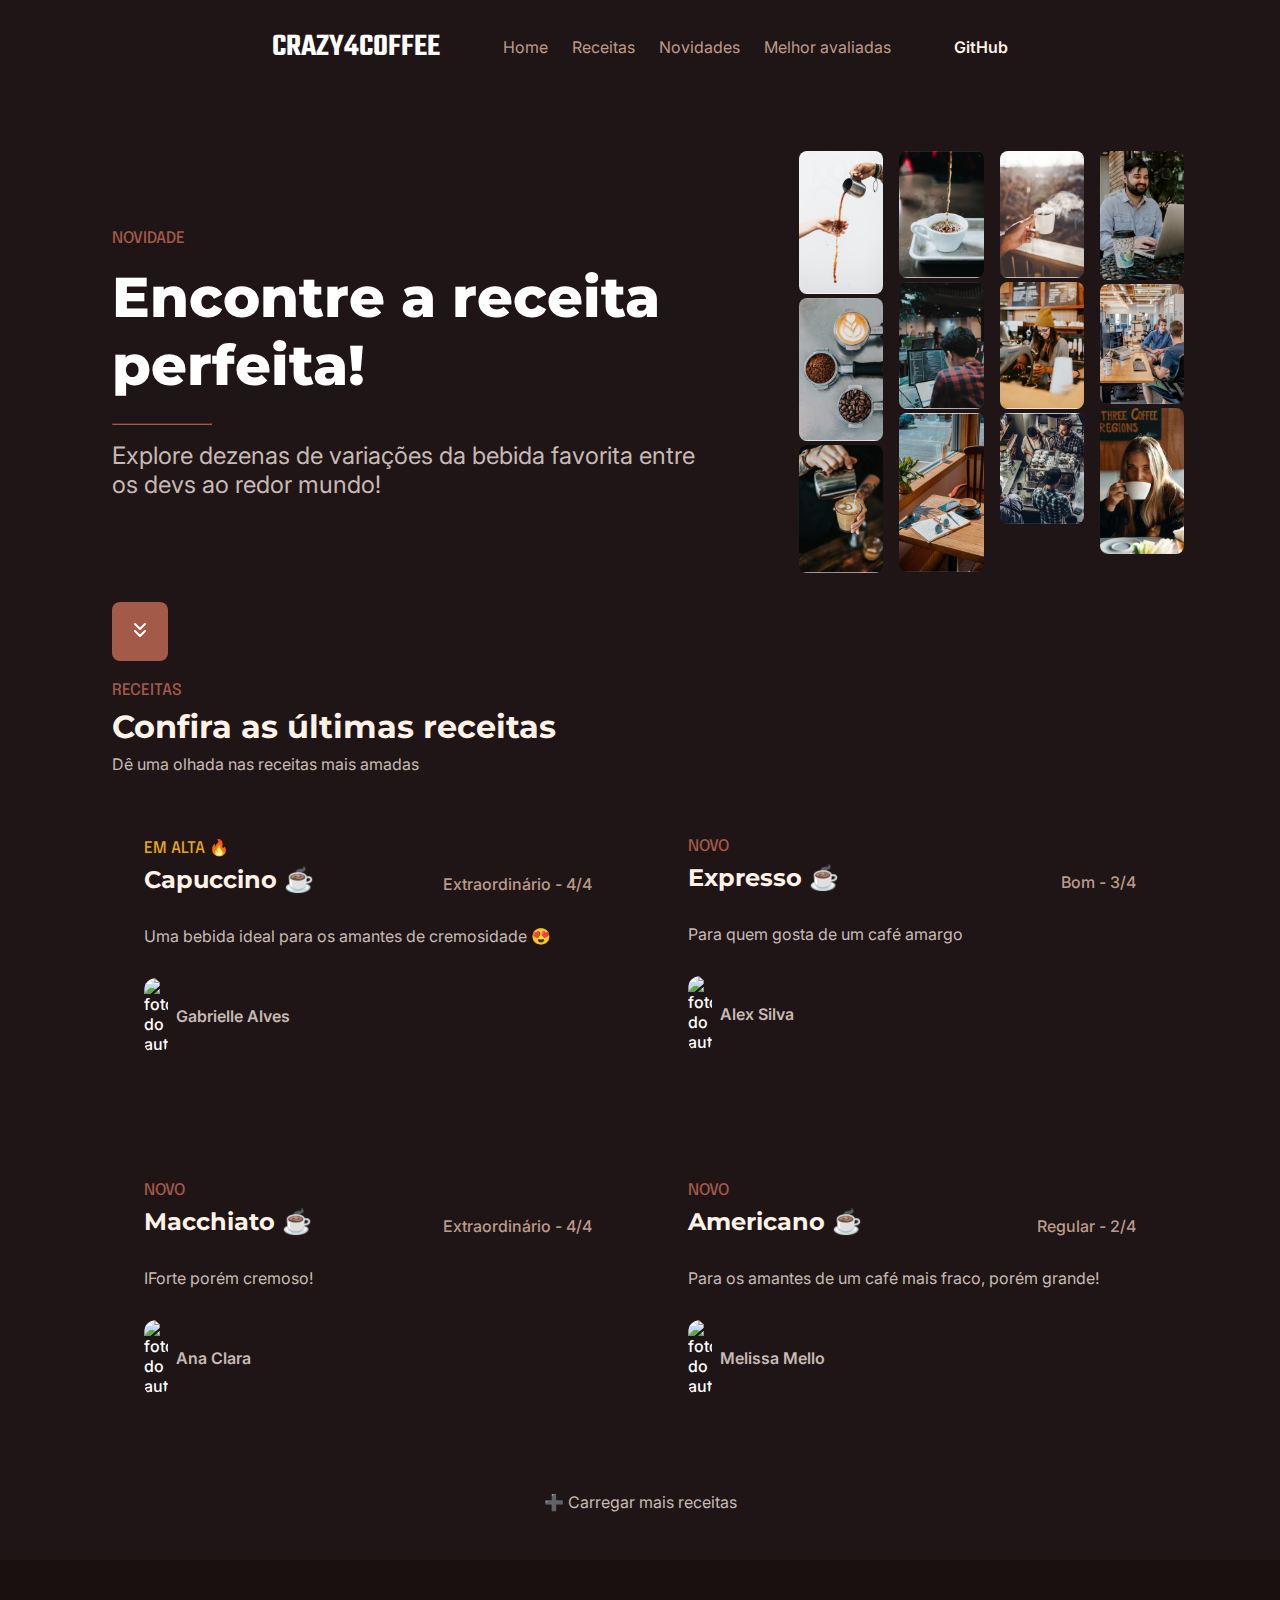
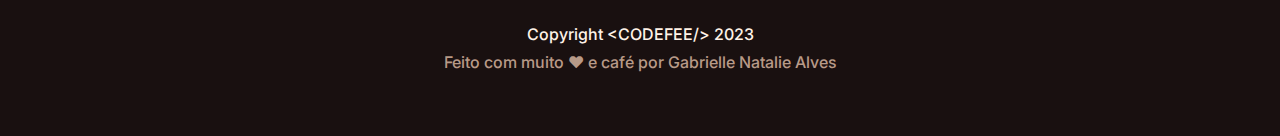
==== index.html @ 10c122fd "primeiro commit" ====
<!DOCTYPE html>
<html lang="pt-BR">

<head>
    <meta charset="UTF-8">
    <meta name="viewport" content="width=device-width, initial-scale=1.0">
    <title>Crazzy4Coffee</title>
    <link rel="stylesheet" href="style/main.css">
    <meta name="description" content="Explore dezenas de variações da bebida favorita entre os devs ao redor mundo!">
    <meta name="keywords" content="café, receitas de café, bebidas, devs, cappuccino, expresso">
    <meta name="author" content="Gabrielle Natalie Alves">
</head>

<body>
    <header>
        <nav>
            <span class="logo">crazy4coffee</span>
            <ul class="menu">
                <li><a href="/index.html" class="links" target="_self">Home</a></li>
                <li><a href="/receitas.html" class="links" target="_blank">Receitas</a></li>
                <li><a href="#" class="links" taget="_blank">Novidades</a></li>
                <li><a href="#" class="links" target="_blank">Melhor avaliadas</a></li>
            </ul>
            <a href="https://github.com/gabinatalie" class="github" target="_blank">GitHub</a>

            
            <div class="hamburguer-menu">
                <img src="assets/icons8-menu-quadrado-2-50.png" alt="ícone para menu de hamburguer">               
        </nav>  
    </header>

    <main>
        <div class="background-hero">
            <section class="hero">
                <header class="hero-content">
                    <span class="destaque marrom">novidade</span>
                    <h1>Encontre a receita perfeita!</h1>
                    <hr>
                    <h2 class="hero-subtitulo">Explore dezenas de variações da bebida favorita entre os devs ao redor
                        mundo!</h2>
                </header>

                <div class="hero-imagens-container">
                    <figure><img src="assets/hero-banner-1.jpg" alt="Interior de uma cafeteria com xícaras e mesas"></figure>
                    <figure><img src="assets/hero-banner-2.jpg" alt="Bebida de café em close"></figure>
                    <figure><img src="assets/hero-banner-3.jpg" alt="Barista preparando um café expresso"></figure>
                    <figure><img src="assets/hero-banner-4.jpg" alt="Café com leite e espuma"></figure>
                    <figure><img src="assets/hero-banner-5.jpg" alt="Pessoa segurando uma xícara de café"></figure>
                    <figure><img src="assets/hero-banner-6.jpg" alt="Grãos de café em close"></figure>
                    <figure><img src="assets/hero-banner-7.jpg" alt="Café quente soltando fumaça da xícara"></figure>
                    <figure><img src="assets/hero-banner-8.jpg" alt="Bartender mulher preparando um café"></figure>
                    <figure><img src="assets/hero-banner-9.jpg" alt="Cafeteria e o café sendo preparado"></figure>
                    <figure><img src="assets/hero-banner-10.jpg" alt="Homem trabalhando com o notebook e um café"></figure>
                    <figure><img src="assets/hero-banner-11.jpg" alt="Dois homens trabalhando em uma cafeteria"></figure>
                    <figure><img src="assets/hero-banner-12.jpg" alt="Mulher bebendo café da xícara"></figure>
                </div>
        </div>
        </section>

        <section class="botao-container">
                        <button type="button">
                <img src="assets/chevrons-down.svg" alt="Scroll down button">
            </button>
        </section>

        <section class="receitas">
            <header class="receitas-cabecalho">
                <span class="destaque marrom">receitas</span>
                <h2 class="receitas-titulo">Confira as últimas receitas</h2>
                <p class="receitas-subtitulo">Dê uma olhada nas receitas mais amadas</p>
                </header>

                <!-- Card One -->
                <div class="receitas-card-container">
                    <div class="receitas-card">
                        <header class="receitas-card-cabecalho">
                            <div class="receitas-card-cabecalho-detalhes">
                                <span class="destaque amarelo">em alta 🔥</span>
                                <h3 class=" receita-titulo">Capuccino ☕</h3>
                            </div>
                            <p class="receitas-avaliacao">Extraordinário - 4/4 </p>
                        </header>
                        <p class="receitas-descricao">Uma bebida ideal para os amantes de cremosidade 😍</p>
                        <div class="receita-autor">
                            <img src="https://avatars.githubusercontent.com/u/134235186?v=4" alt="foto do autor">
                            <span class="receita-autor-nome">Gabrielle Alves</span>
                        </div>
                    </div>
            <!-- Card Two -->
            <div class="receitas-card">
                <header class="receitas-card-cabecalho">
                    <div class="receitas-card-cabecalho-detalhes">
                        <span class="destaque marrom">novo</span>
                        <h3 class=" receita-titulo">Expresso ☕</h3>
                    </div>
                    <p class="receitas-avaliacao">Bom - 3/4 </p>
                </header>
                <p class="receitas-descricao">Para quem gosta de um café amargo</p>
                <div class="receita-autor">
                    <img src="https://static.vecteezy.com/ti/vetor-gratis/t2/2002403-homem-com-barba-avatar-personagem-icone-isolado-gratis-vetor.jpg" alt="foto do autor">
                    <span class="receita-autor-nome">Alex Silva</span>
                </div>
            </div>
            <!-- Card Three -->
            <div class="receitas-card">
                <header class="receitas-card-cabecalho">
                    <div class="receitas-card-cabecalho-detalhes">
                        <span class="destaque marrom">novo</span>
                        <h3 class=" receita-titulo">Macchiato ☕</h3>
                    </div>
                    <p class="receitas-avaliacao">Extraordinário - 4/4 </p>
                </header>
                <p class="receitas-descricao">IForte porém cremoso! </p>
                <div class="receita-autor">
                    <img src="https://static.vecteezy.com/ti/vetor-gratis/p1/1993889-icone-personagem-avatar-mulher-latina-bonita-gratis-vetor.jpg" alt="foto do autor">
                    <span class="receita-autor-nome">Ana Clara</span>
                </div>
            </div>
            <!-- Card Four -->
            <div class="receitas-card">
                <header class="receitas-card-cabecalho">
                    <div class="receitas-card-cabecalho-detalhes">
                        <span class="destaque marrom">novo</span>
                        <h3 class=" receita-titulo">Americano ☕</h3>
                    </div>
                    <p class="receitas-avaliacao">Regular - 2/4 </p>
                </header>
                <p class="receitas-descricao">Para os amantes de um café mais fraco, porém grande!</p>
                <div class="receita-autor">
                    <img src="https://static.vecteezy.com/ti/vetor-gratis/p1/10967114-avatar-jovem-femea-gratis-vetor.jpg" alt="foto do autor">
                    <span class="receita-autor-nome">Melissa Mello</span>
                </div>
            </div> 
        </section>
        <section class="mais-receitas">
            <a href="#">➕ Carregar mais receitas</a>
        </section>
    </main>

    <footer>
        <p class="footer-copy">Copyright &lt;CODEFEE/&gt; 2023</p>
        <!-- &lt; + /&gt - usado para colocar em formato de código na tela, com < /> -->
        <p class="footer-autor">Feito com muito ❤ e café por Gabrielle Natalie Alves</p>

    </footer>



</body>

</html>
---- style/main.css ----
@import 'global.css';
@import 'index.css';
@import 'recepies.css';
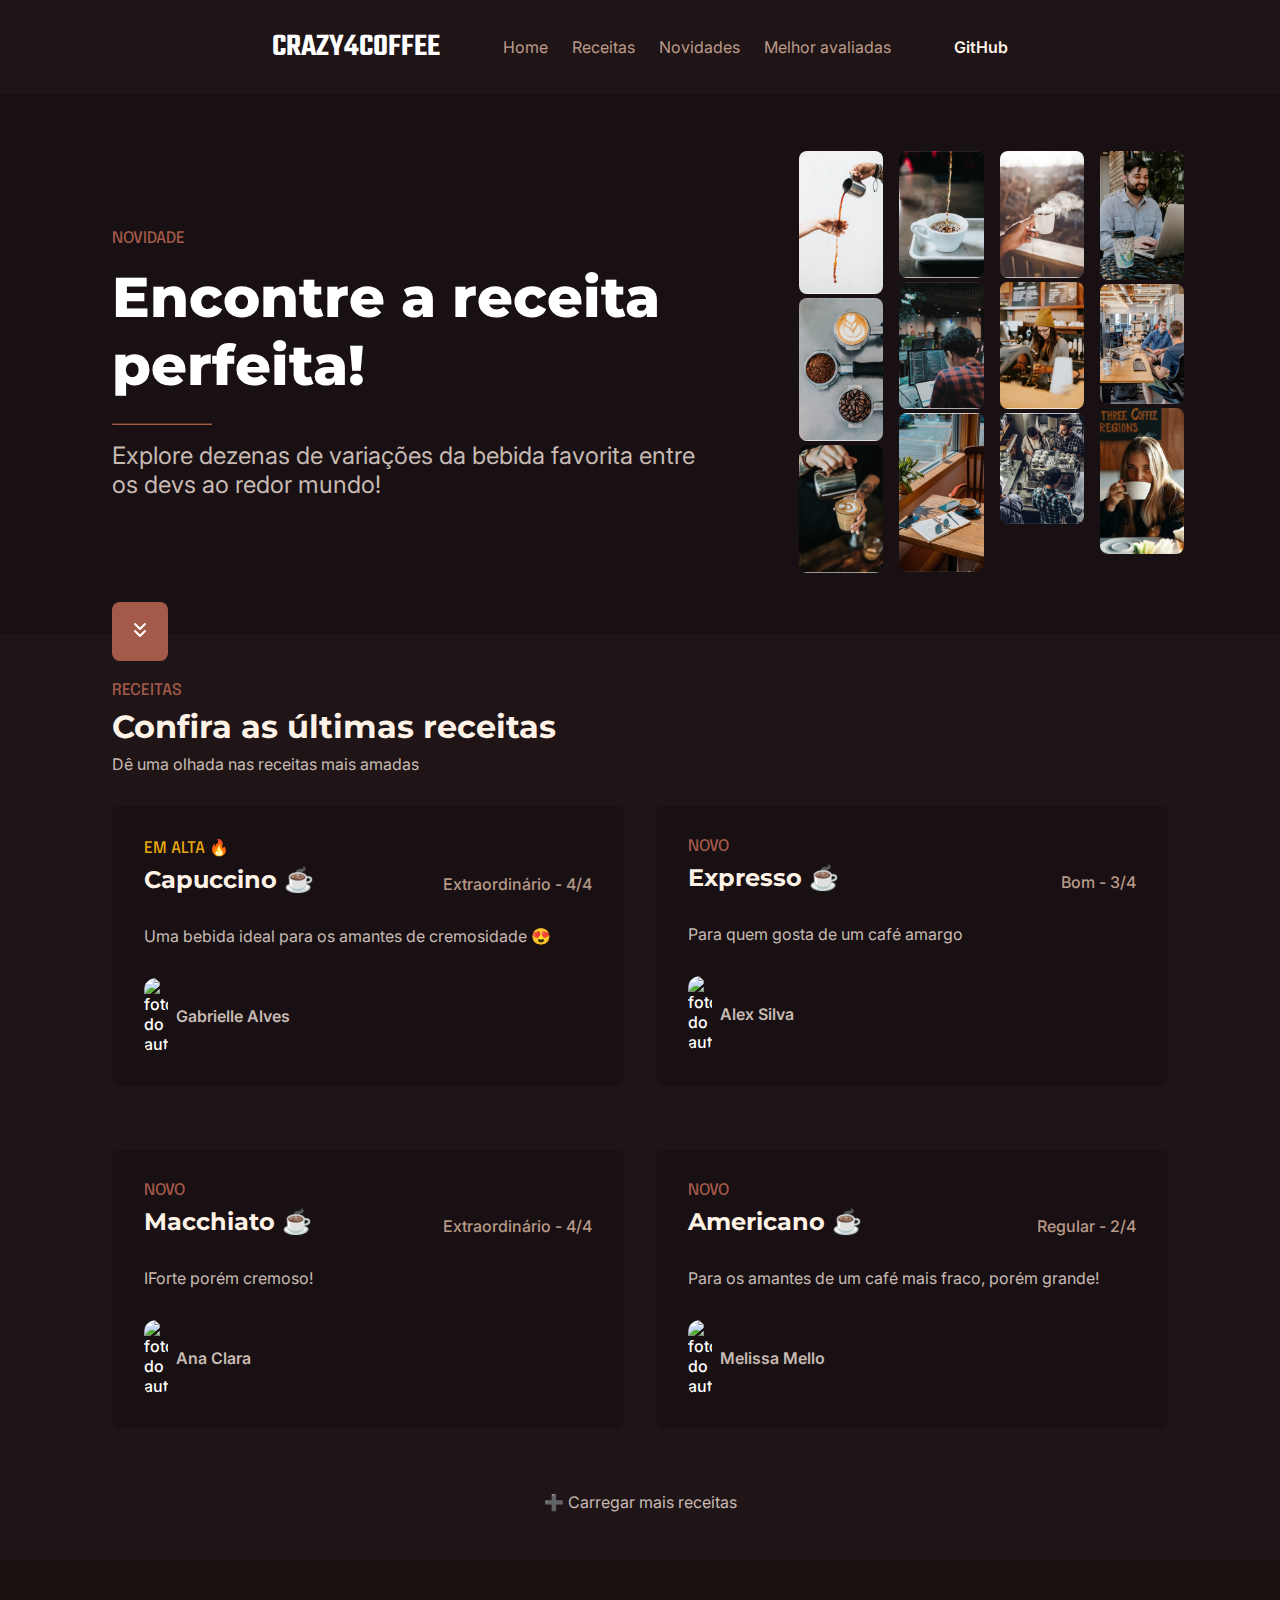
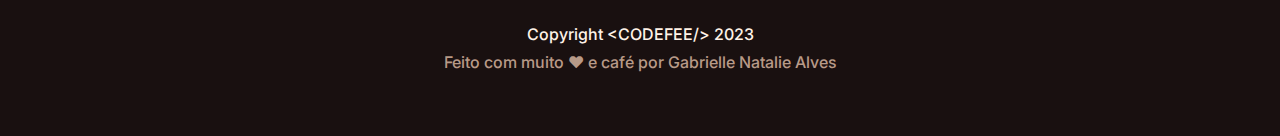
==== commit 93c2f11c: "Update index.html" ====
--- a/index.html
+++ b/index.html
@@ -16,8 +16,8 @@
         <nav>
             <span class="logo">crazy4coffee</span>
             <ul class="menu">
-                <li><a href="/index.html" class="links" target="_self">Home</a></li>
-                <li><a href="/receitas.html" class="links" target="_blank">Receitas</a></li>
+                <li><a href="index.html" class="links" target="_self">Home</a></li>
+                <li><a href="receitas.html" class="links" target="_blank">Receitas</a></li>
                 <li><a href="#" class="links" taget="_blank">Novidades</a></li>
                 <li><a href="#" class="links" target="_blank">Melhor avaliadas</a></li>
             </ul>
@@ -148,4 +148,4 @@
 
 </body>
 
-</html>+</html>
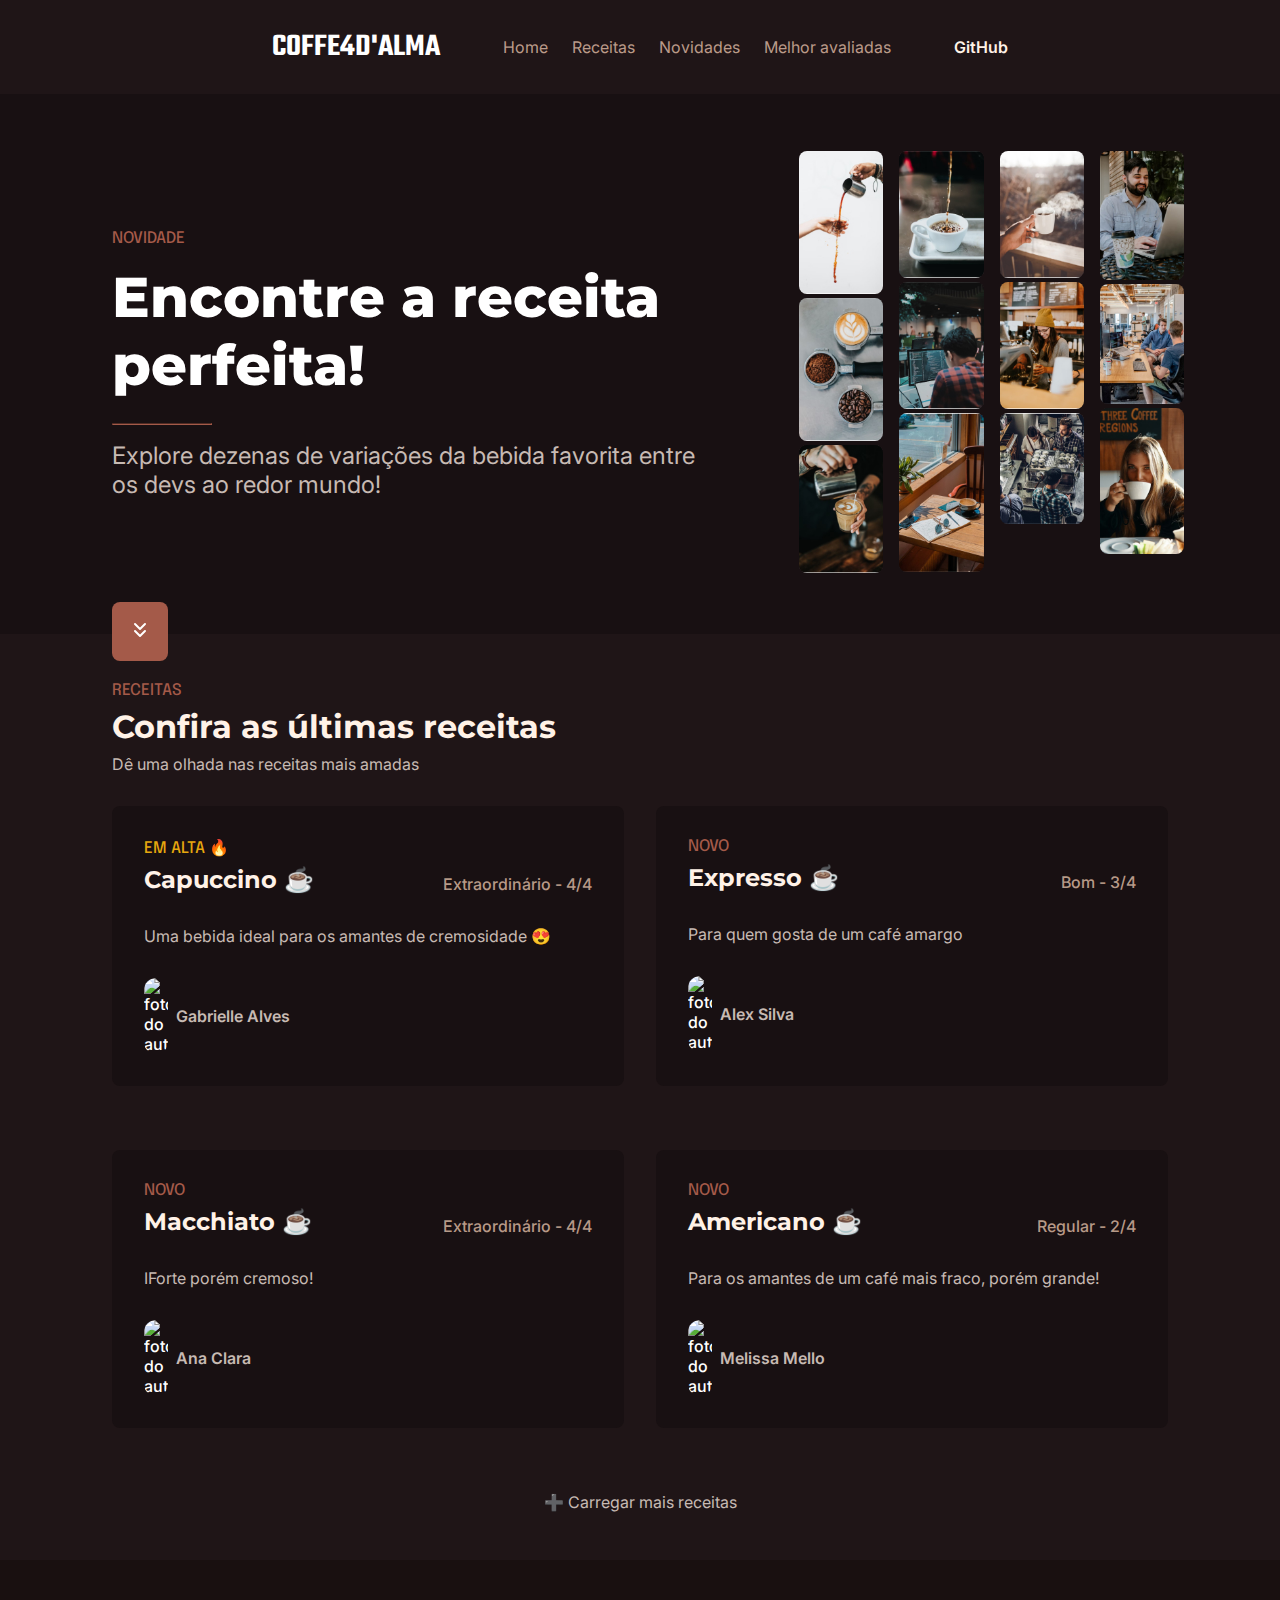
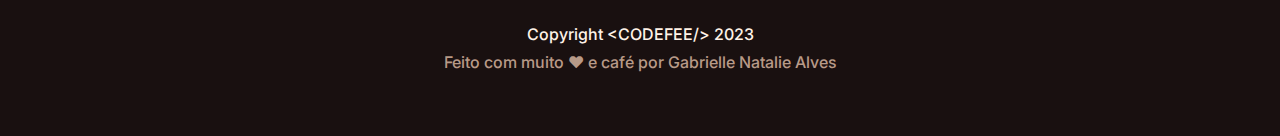
==== commit fd0444aa: "Update index.html" ====
--- a/index.html
+++ b/index.html
@@ -4,7 +4,7 @@
 <head>
     <meta charset="UTF-8">
     <meta name="viewport" content="width=device-width, initial-scale=1.0">
-    <title>Crazzy4Coffee</title>
+    <title>D'alma-Coffee</title>
     <link rel="stylesheet" href="style/main.css">
     <meta name="description" content="Explore dezenas de variações da bebida favorita entre os devs ao redor mundo!">
     <meta name="keywords" content="café, receitas de café, bebidas, devs, cappuccino, expresso">
@@ -14,7 +14,7 @@
 <body>
     <header>
         <nav>
-            <span class="logo">crazy4coffee</span>
+            <span class="logo">coffe4d'alma</span>
             <ul class="menu">
                 <li><a href="index.html" class="links" target="_self">Home</a></li>
                 <li><a href="receitas.html" class="links" target="_blank">Receitas</a></li>
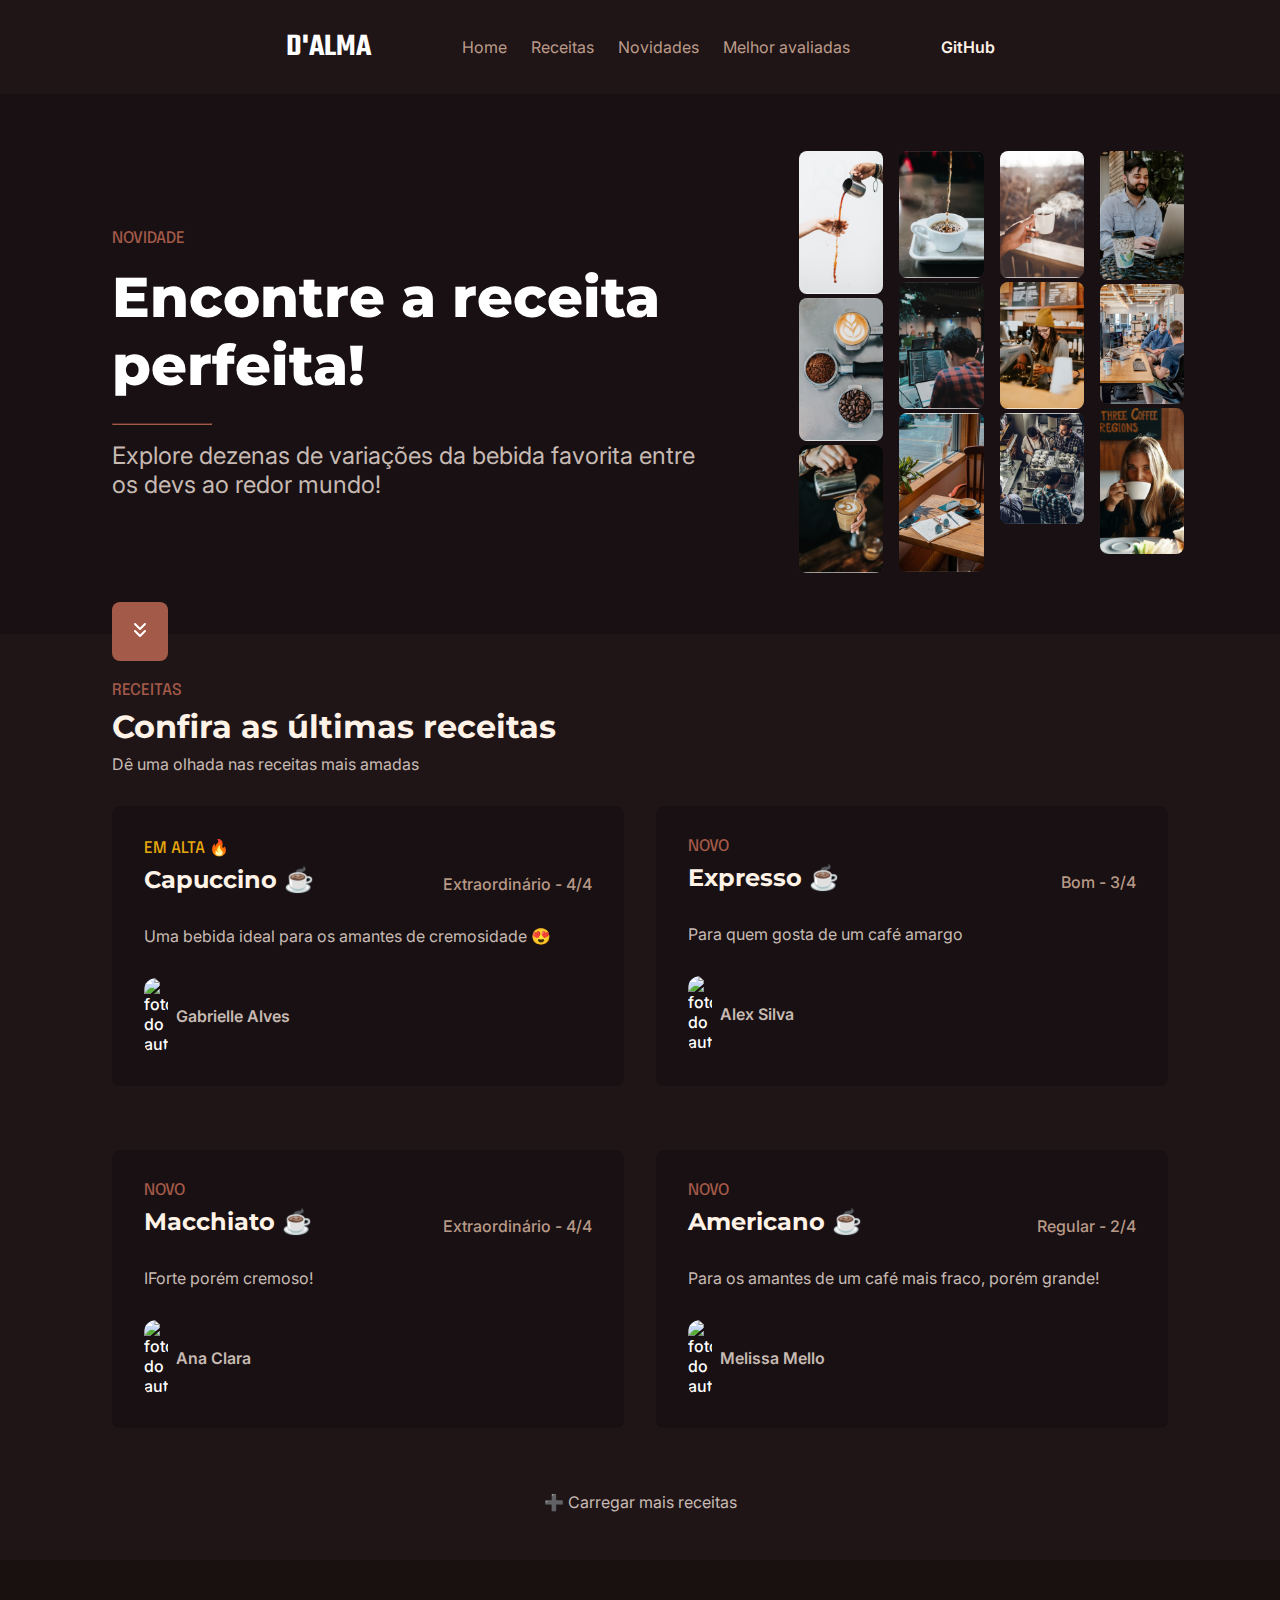
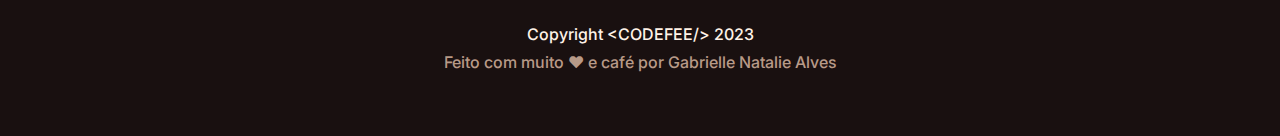
==== commit f8737296: "Update index.html" ====
--- a/index.html
+++ b/index.html
@@ -14,7 +14,7 @@
 <body>
     <header>
         <nav>
-            <span class="logo">coffe4d'alma</span>
+            <span class="logo">d'alma</span>
             <ul class="menu">
                 <li><a href="index.html" class="links" target="_self">Home</a></li>
                 <li><a href="receitas.html" class="links" target="_blank">Receitas</a></li>
